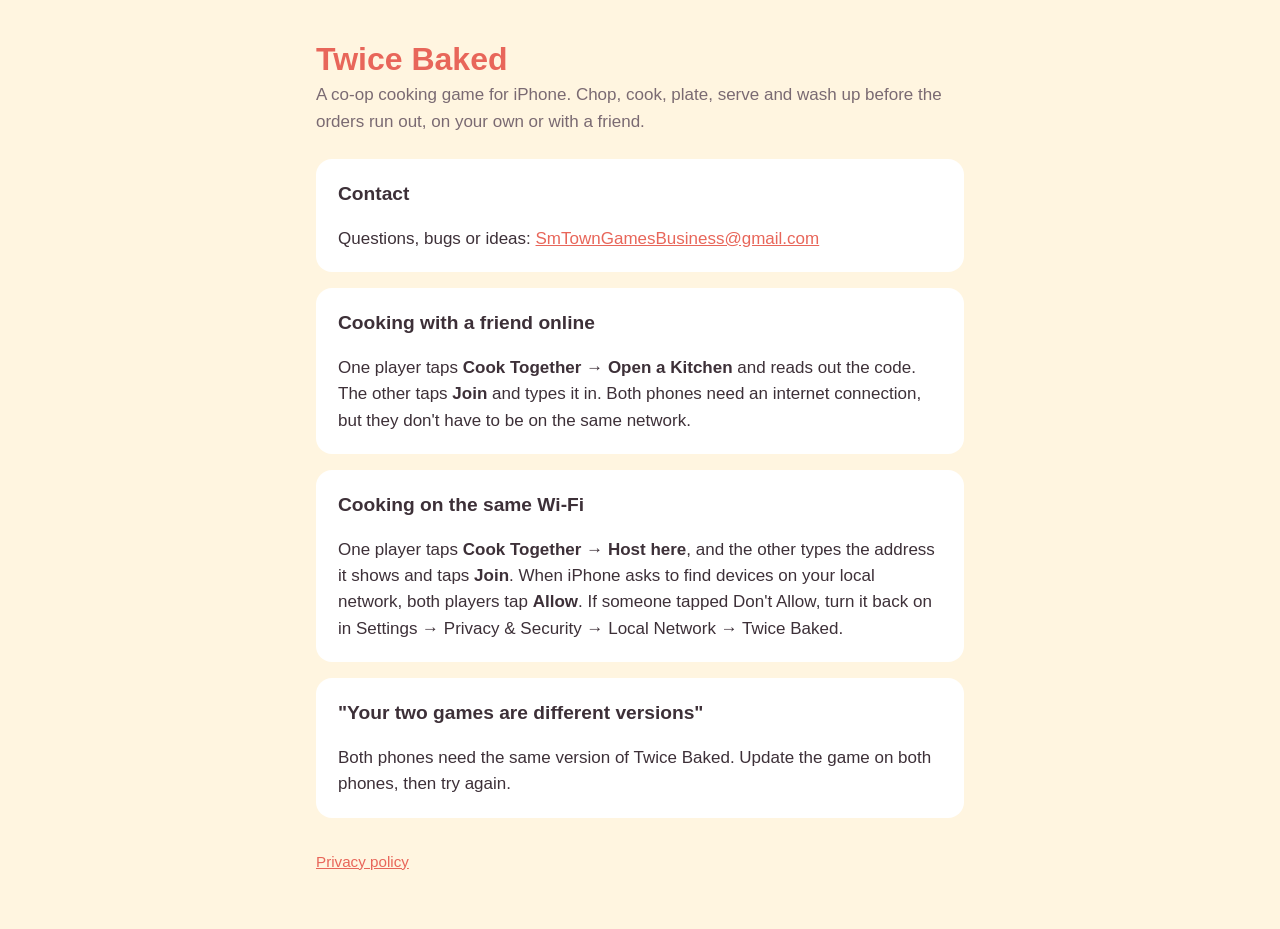
==== index.html @ 34095854 "Twice Baked support and privacy pages Co-Authored-By: Claude Opus 5.5 <noreply@anthropic.com>" ====
<!doctype html>
<html lang="en">
<head>
<meta charset="utf-8">
<meta name="viewport" content="width=device-width, initial-scale=1">
<title>Twice Baked Support</title>
<meta name="description" content="Help and contact for Twice Baked, a co-op cooking game for iPhone.">
<link rel="stylesheet" href="style.css">
</head>
<body>
<main>
  <h1>Twice Baked</h1>
  <p class="tagline">A co-op cooking game for iPhone. Chop, cook, plate, serve and wash up before the orders run out, on your own or with a friend.</p>

  <div class="card">
    <h2>Contact</h2>
    <p>Questions, bugs or ideas: <a href="mailto:SmTownGamesBusiness@gmail.com">SmTownGamesBusiness@gmail.com</a></p>
  </div>

  <div class="card">
    <h2>Cooking with a friend online</h2>
    <p>One player taps <b>Cook Together → Open a Kitchen</b> and reads out the code. The other taps <b>Join</b> and types it in. Both phones need an internet connection, but they don't have to be on the same network.</p>
  </div>

  <div class="card">
    <h2>Cooking on the same Wi-Fi</h2>
    <p>One player taps <b>Cook Together → Host here</b>, and the other types the address it shows and taps <b>Join</b>. When iPhone asks to find devices on your local network, both players tap <b>Allow</b>. If someone tapped Don't Allow, turn it back on in Settings → Privacy &amp; Security → Local Network → Twice Baked.</p>
  </div>

  <div class="card">
    <h2>"Your two games are different versions"</h2>
    <p>Both phones need the same version of Twice Baked. Update the game on both phones, then try again.</p>
  </div>

  <nav><a href="privacy.html">Privacy policy</a></nav>
</main>
</body>
</html>
---- style.css ----
:root {
  --bg: #fff5e0;
  --card: #ffffff;
  --text: #3d3038;
  --muted: #7a6a72;
  --accent: #e8665a;
}
@media (prefers-color-scheme: dark) {
  :root {
    --bg: #241d22;
    --card: #2f272d;
    --text: #f4ebe4;
    --muted: #b9aab2;
    --accent: #ff8578;
  }
}
* { box-sizing: border-box; }
body {
  margin: 0;
  background: var(--bg);
  color: var(--text);
  font: 17px/1.55 -apple-system, BlinkMacSystemFont, "Segoe UI", Roboto, Helvetica, Arial, sans-serif;
}
main {
  max-width: 680px;
  margin: 0 auto;
  padding: 40px 16px 56px;
}
h1 { font-size: 2rem; line-height: 1.2; margin: 0 0 4px; color: var(--accent); }
h2 { font-size: 1.2rem; margin: 32px 0 8px; }
.tagline, .updated { color: var(--muted); margin: 0 0 24px; }
.card {
  background: var(--card);
  border-radius: 16px;
  padding: 20px 22px;
  margin: 16px 0;
}
.card p:first-child, .card h2:first-child { margin-top: 0; }
.card p:last-child { margin-bottom: 0; }
a { color: var(--accent); }
nav { margin-top: 32px; color: var(--muted); font-size: 0.95rem; }
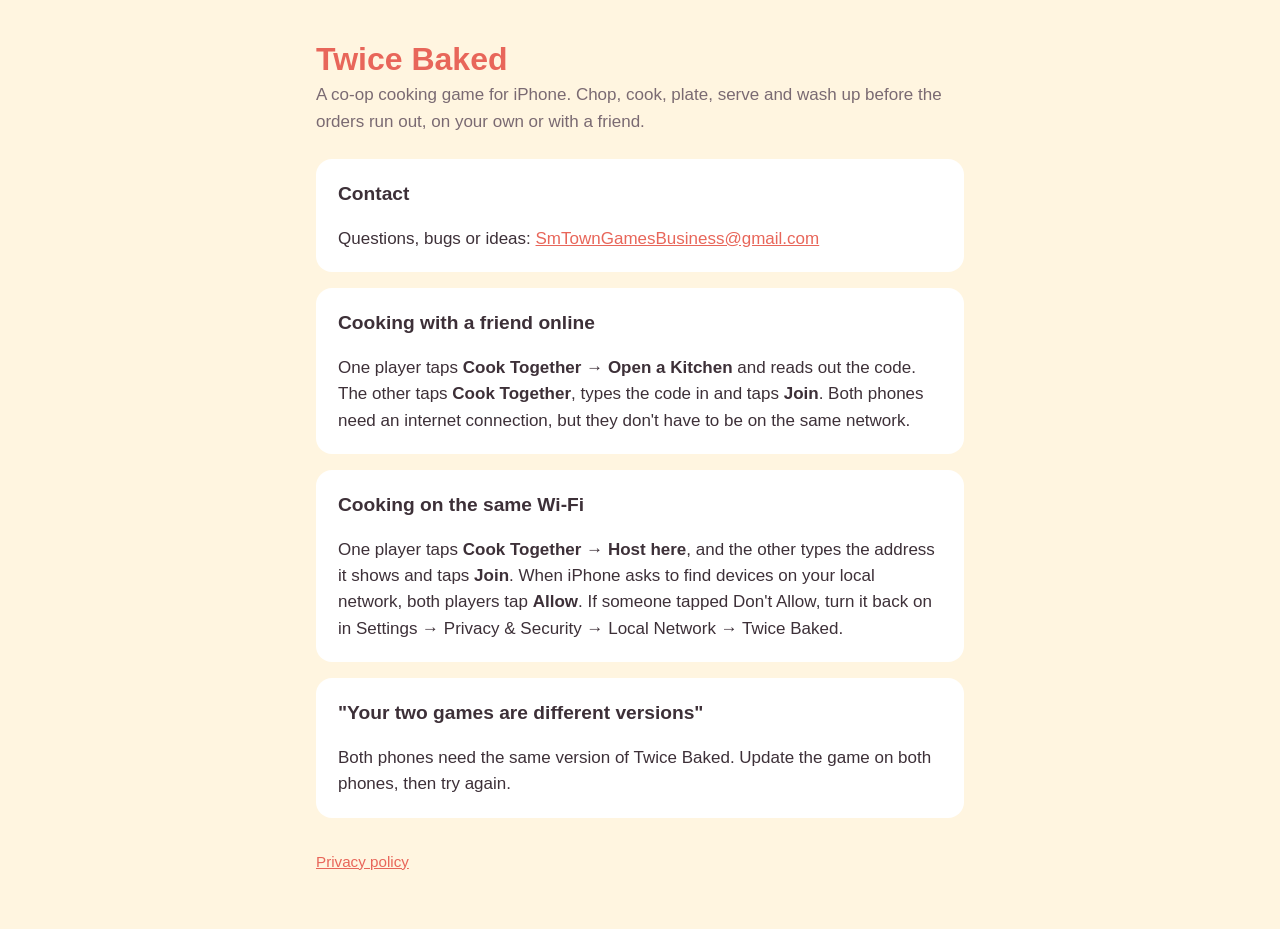
==== commit 7e621674: "Support page: type the code, then tap Join Co-Authored-By: Claude Opus 5.5 <noreply@anthropic.com>" ====
--- a/index.html
+++ b/index.html
@@ -19,7 +19,7 @@
 
   <div class="card">
     <h2>Cooking with a friend online</h2>
-    <p>One player taps <b>Cook Together → Open a Kitchen</b> and reads out the code. The other taps <b>Join</b> and types it in. Both phones need an internet connection, but they don't have to be on the same network.</p>
+    <p>One player taps <b>Cook Together → Open a Kitchen</b> and reads out the code. The other taps <b>Cook Together</b>, types the code in and taps <b>Join</b>. Both phones need an internet connection, but they don't have to be on the same network.</p>
   </div>
 
   <div class="card">
